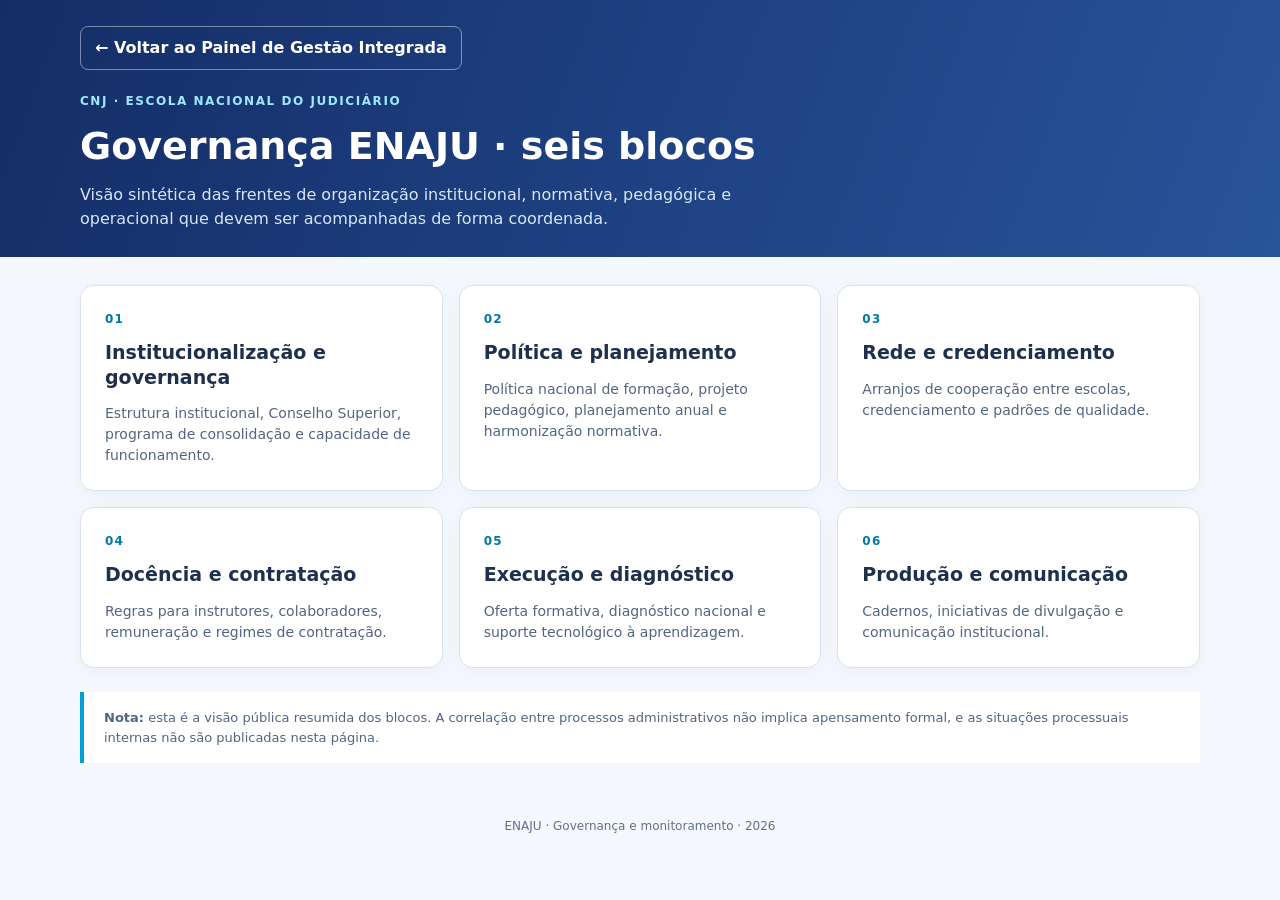
==== governanca.html @ a689b1c7 "Adiciona acesso público aos seis blocos de governança" ====
<!doctype html>
<html lang="pt-BR"><head><meta charset="utf-8"><meta name="viewport" content="width=device-width,initial-scale=1">
<meta name="description" content="Visão pública dos seis blocos de governança da ENAJU.">
<title>ENAJU | Governança — seis blocos</title>
<style>
:root{--navy:#15316f;--cyan:#009fd4;--ink:#1e304c;--bg:#f4f7fc;--line:#d9e3ef}
*{box-sizing:border-box}body{margin:0;background:var(--bg);color:var(--ink);font:16px/1.5 Inter,system-ui,Arial,sans-serif}
header{background:linear-gradient(110deg,#142d67,#28549a);color:#fff;padding:26px max(22px,calc((100vw - 1120px)/2))}
.back{display:inline-block;border:1px solid #ffffff70;border-radius:8px;padding:9px 14px;text-decoration:none;color:#fff;margin-bottom:22px;font-weight:650}
.kicker{font-size:12px;letter-spacing:.13em;color:#9fe8ff;font-weight:750;text-transform:uppercase}
h1{font-size:clamp(26px,4vw,38px);margin:8px 0}header p{color:#d7e6fb;max-width:740px;margin:0}
main{max-width:1160px;margin:28px auto;padding:0 20px}
.grid{display:grid;grid-template-columns:repeat(3,minmax(0,1fr));gap:16px}
.block{background:#fff;border:1px solid var(--line);border-radius:14px;padding:24px;box-shadow:0 4px 20px #102a5409}
.number{font-size:12px;font-weight:800;color:#0079a7;letter-spacing:.1em}
.block h2{font-size:19px;line-height:1.3;margin:12px 0}
.block p{color:#526580;font-size:14px;margin-bottom:0}
.note{border-left:4px solid var(--cyan);background:#fff;padding:16px 20px;margin-top:24px;font-size:13px;color:#526580}
footer{text-align:center;font-size:12px;color:#61718a;padding:26px}
@media(max-width:850px){.grid{grid-template-columns:repeat(2,minmax(0,1fr))}}
@media(max-width:560px){.grid{grid-template-columns:1fr}}
</style></head><body>
<header><a class="back" href="./">← Voltar ao Painel de Gestão Integrada</a><div class="kicker">CNJ · Escola Nacional do Judiciário</div><h1>Governança ENAJU · seis blocos</h1>
<p>Visão sintética das frentes de organização institucional, normativa, pedagógica e operacional que devem ser acompanhadas de forma coordenada.</p></header>
<main><section class="grid" aria-label="Seis blocos de governança"><article class="block"><div class="number">01</div><h2>Institucionalização e governança</h2><p>Estrutura institucional, Conselho Superior, programa de consolidação e capacidade de funcionamento.</p></article>
<article class="block"><div class="number">02</div><h2>Política e planejamento</h2><p>Política nacional de formação, projeto pedagógico, planejamento anual e harmonização normativa.</p></article>
<article class="block"><div class="number">03</div><h2>Rede e credenciamento</h2><p>Arranjos de cooperação entre escolas, credenciamento e padrões de qualidade.</p></article>
<article class="block"><div class="number">04</div><h2>Docência e contratação</h2><p>Regras para instrutores, colaboradores, remuneração e regimes de contratação.</p></article>
<article class="block"><div class="number">05</div><h2>Execução e diagnóstico</h2><p>Oferta formativa, diagnóstico nacional e suporte tecnológico à aprendizagem.</p></article>
<article class="block"><div class="number">06</div><h2>Produção e comunicação</h2><p>Cadernos, iniciativas de divulgação e comunicação institucional.</p></article></section>
<aside class="note"><strong>Nota:</strong> esta é a visão pública resumida dos blocos. A correlação entre processos administrativos não implica apensamento formal, e as situações processuais internas não são publicadas nesta página.</aside></main>
<footer>ENAJU · Governança e monitoramento · 2026</footer></body></html>
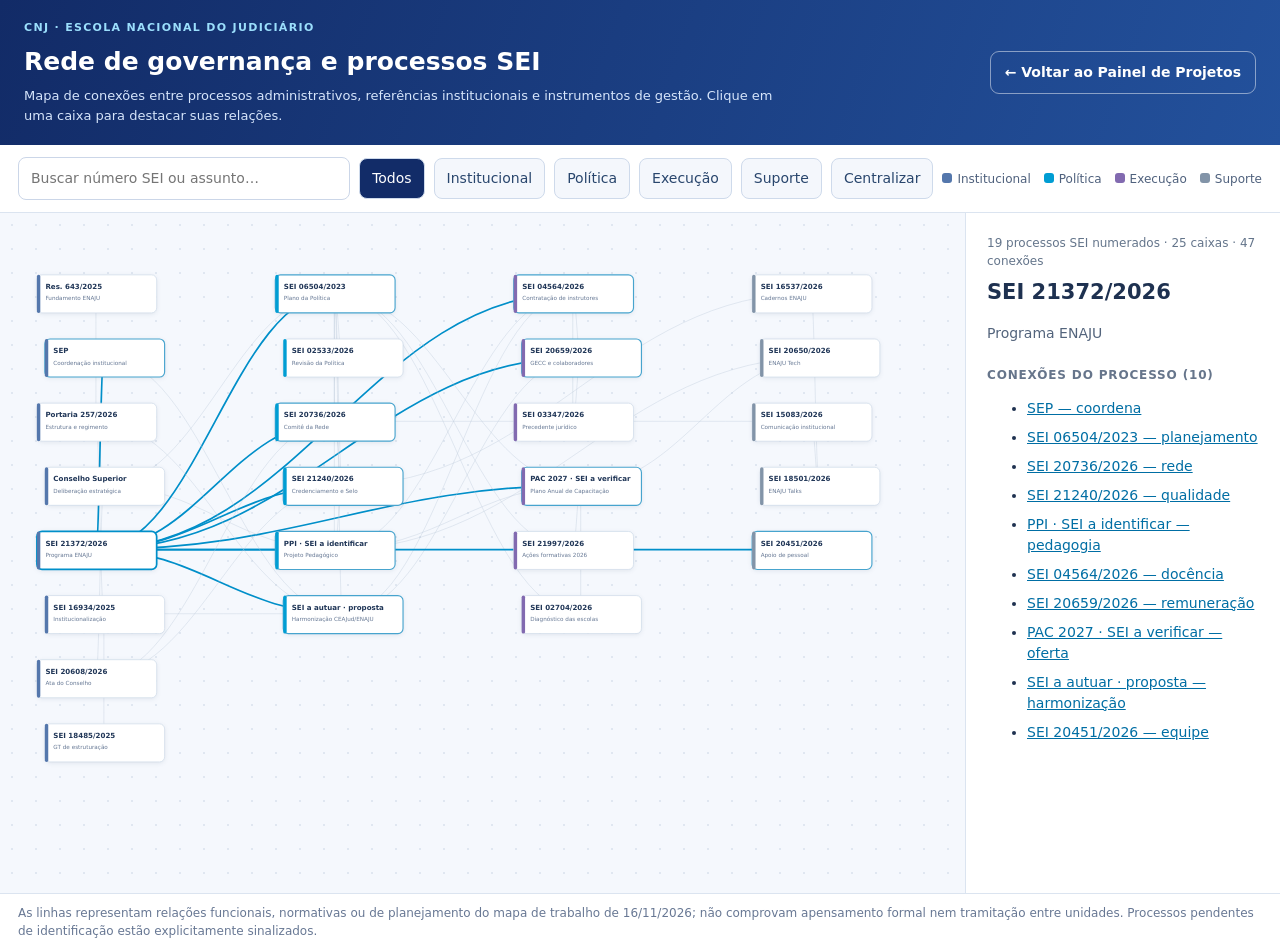
==== commit 6143039a: "Substitui blocos por mapa interativo de processos SEI e conexões" ====
--- a/governanca.html
+++ b/governanca.html
@@ -1,32 +1,85 @@
 <!doctype html>
 <html lang="pt-BR"><head><meta charset="utf-8"><meta name="viewport" content="width=device-width,initial-scale=1">
-<meta name="description" content="Visão pública dos seis blocos de governança da ENAJU.">
-<title>ENAJU | Governança — seis blocos</title>
+<meta name="description" content="Mapa interativo das conexões entre processos SEI e referências de governança ENAJU.">
+<title>ENAJU | Rede de governança e processos SEI</title>
 <style>
-:root{--navy:#15316f;--cyan:#009fd4;--ink:#1e304c;--bg:#f4f7fc;--line:#d9e3ef}
-*{box-sizing:border-box}body{margin:0;background:var(--bg);color:var(--ink);font:16px/1.5 Inter,system-ui,Arial,sans-serif}
-header{background:linear-gradient(110deg,#142d67,#28549a);color:#fff;padding:26px max(22px,calc((100vw - 1120px)/2))}
-.back{display:inline-block;border:1px solid #ffffff70;border-radius:8px;padding:9px 14px;text-decoration:none;color:#fff;margin-bottom:22px;font-weight:650}
-.kicker{font-size:12px;letter-spacing:.13em;color:#9fe8ff;font-weight:750;text-transform:uppercase}
-h1{font-size:clamp(26px,4vw,38px);margin:8px 0}header p{color:#d7e6fb;max-width:740px;margin:0}
-main{max-width:1160px;margin:28px auto;padding:0 20px}
-.grid{display:grid;grid-template-columns:repeat(3,minmax(0,1fr));gap:16px}
-.block{background:#fff;border:1px solid var(--line);border-radius:14px;padding:24px;box-shadow:0 4px 20px #102a5409}
-.number{font-size:12px;font-weight:800;color:#0079a7;letter-spacing:.1em}
-.block h2{font-size:19px;line-height:1.3;margin:12px 0}
-.block p{color:#526580;font-size:14px;margin-bottom:0}
-.note{border-left:4px solid var(--cyan);background:#fff;padding:16px 20px;margin-top:24px;font-size:13px;color:#526580}
-footer{text-align:center;font-size:12px;color:#61718a;padding:26px}
-@media(max-width:850px){.grid{grid-template-columns:repeat(2,minmax(0,1fr))}}
-@media(max-width:560px){.grid{grid-template-columns:1fr}}
+:root{--navy:#122c68;--cyan:#009dd3;--ink:#1e3150;--line:#dbe4f0;--muted:#64758b}
+*{box-sizing:border-box}body{margin:0;font:14px/1.5 Inter,system-ui,"Segoe UI",Arial,sans-serif;color:var(--ink);background:#f5f8fd}
+header{background:linear-gradient(110deg,#122b67,#23519c);color:white;padding:20px 24px;display:flex;justify-content:space-between;gap:18px;align-items:center;flex-wrap:wrap}
+.kicker{color:#9bdffc;letter-spacing:.12em;text-transform:uppercase;font-size:11px;font-weight:750}
+h1{font-size:25px;margin:6px 0}header p{max-width:760px;color:#d6e5fb;margin:0;font-size:13px}
+.back{color:white;text-decoration:none;border:1px solid #ffffff79;padding:10px 14px;border-radius:9px;font-weight:650;white-space:nowrap}
+.toolbar{padding:12px 18px;display:flex;gap:9px;flex-wrap:wrap;align-items:center;background:#fff;border-bottom:1px solid var(--line)}
+input,button{font:inherit}input{min-width:230px;flex:1;max-width:420px;padding:10px 12px;border:1px solid #cbd6e8;border-radius:8px}
+button{border:1px solid #cedaeb;padding:9px 12px;border-radius:8px;background:#f4f7fc;color:#29466d;cursor:pointer}
+button.active{background:var(--navy);color:#fff}
+.layout{display:grid;grid-template-columns:minmax(0,1fr) 315px;min-height:670px}
+.map{min-width:0;background:radial-gradient(#e0e7f1 1px,transparent 1px) 0 0/24px 24px;overflow:hidden;position:relative}
+svg{width:100%;height:calc(100vh - 220px);min-height:680px;display:block;touch-action:none;user-select:none}
+.edge{fill:none;stroke:#b9c7d9;stroke-width:1.4;stroke-opacity:.45}
+.edge.related{stroke:#008fc9;stroke-width:3;stroke-opacity:1}
+.node{cursor:pointer}.node rect.main{fill:#fff;stroke:#ccd9e8;stroke-width:1.2;rx:9;filter:drop-shadow(0 2px 4px #10284d15)}
+.node.selected rect.main{stroke:#008fc9;stroke-width:3}
+.node.related rect.main{stroke:#47a4ce;stroke-width:2}
+.node.dim{opacity:.14}
+.node .title{font-size:12.5px;font-weight:750;fill:#203657}.node .sub{font-size:10px;fill:#677995}
+.details{background:#fff;border-left:1px solid var(--line);padding:21px;overflow:auto}
+.details h2{font-size:21px;margin:7px 0}.details h3{font-size:12px;text-transform:uppercase;letter-spacing:.07em;color:#66758b;margin-top:22px}
+.details p{color:#53647c}.details li{margin:8px 0}.details a{color:#006ea4}
+.meta{font-size:12px;color:#64758b}.legend{display:flex;gap:13px;flex-wrap:wrap;font-size:12px;color:#4f617d}
+.legend b{display:inline-block;width:10px;height:10px;border-radius:3px;margin-right:5px}
+.notice{font-size:12px;color:#687894;padding:10px 18px;background:white;border-top:1px solid var(--line)}
+@media(max-width:960px){.layout{grid-template-columns:1fr}.details{border-left:0;border-top:1px solid var(--line)}svg{height:600px;min-height:600px}}
 </style></head><body>
-<header><a class="back" href="./">← Voltar ao Painel de Gestão Integrada</a><div class="kicker">CNJ · Escola Nacional do Judiciário</div><h1>Governança ENAJU · seis blocos</h1>
-<p>Visão sintética das frentes de organização institucional, normativa, pedagógica e operacional que devem ser acompanhadas de forma coordenada.</p></header>
-<main><section class="grid" aria-label="Seis blocos de governança"><article class="block"><div class="number">01</div><h2>Institucionalização e governança</h2><p>Estrutura institucional, Conselho Superior, programa de consolidação e capacidade de funcionamento.</p></article>
-<article class="block"><div class="number">02</div><h2>Política e planejamento</h2><p>Política nacional de formação, projeto pedagógico, planejamento anual e harmonização normativa.</p></article>
-<article class="block"><div class="number">03</div><h2>Rede e credenciamento</h2><p>Arranjos de cooperação entre escolas, credenciamento e padrões de qualidade.</p></article>
-<article class="block"><div class="number">04</div><h2>Docência e contratação</h2><p>Regras para instrutores, colaboradores, remuneração e regimes de contratação.</p></article>
-<article class="block"><div class="number">05</div><h2>Execução e diagnóstico</h2><p>Oferta formativa, diagnóstico nacional e suporte tecnológico à aprendizagem.</p></article>
-<article class="block"><div class="number">06</div><h2>Produção e comunicação</h2><p>Cadernos, iniciativas de divulgação e comunicação institucional.</p></article></section>
-<aside class="note"><strong>Nota:</strong> esta é a visão pública resumida dos blocos. A correlação entre processos administrativos não implica apensamento formal, e as situações processuais internas não são publicadas nesta página.</aside></main>
-<footer>ENAJU · Governança e monitoramento · 2026</footer></body></html>+<header><div><div class="kicker">CNJ · Escola Nacional do Judiciário</div><h1>Rede de governança e processos SEI</h1><p>Mapa de conexões entre processos administrativos, referências institucionais e instrumentos de gestão. Clique em uma caixa para destacar suas relações.</p></div><a class="back" href="./">← Voltar ao Painel de Projetos</a></header>
+<div class="toolbar"><input id="search" type="search" placeholder="Buscar número SEI ou assunto…" aria-label="Localizar processo SEI">
+<button data-group="all" class="active">Todos</button><button data-group="institucional">Institucional</button><button data-group="politica">Política</button><button data-group="execucao">Execução</button><button data-group="transversal">Suporte</button><button id="reset">Centralizar</button>
+<div class="legend"><span><b style="background:#5477ac"></b>Institucional</span><span><b style="background:#009dd3"></b>Política</span><span><b style="background:#826ab0"></b>Execução</span><span><b style="background:#8294a8"></b>Suporte</span></div></div>
+<div class="layout"><div class="map"><svg id="network" viewBox="0 0 1700 1090" aria-label="Diagrama de processos SEI conectados"><g id="canvas"><g id="lines"></g><g id="nodes"></g></g></svg></div>
+<aside class="details"><div class="meta" id="stats"></div><div id="detail"><p>Selecione uma caixa para consultar suas conexões.</p></div></aside></div>
+<div class="notice">As linhas representam relações funcionais, normativas ou de planejamento do mapa de trabalho de 16/11/2026; não comprovam apensamento formal nem tramitação entre unidades. Processos pendentes de identificação estão explicitamente sinalizados.</div>
+<script>
+"use strict";
+const N=[{"id":"res643","label":"Res. 643/2025","subtitle":"Fundamento ENAJU","group":"institucional"},{"id":"sep","label":"SEP","subtitle":"Coordenação institucional","group":"institucional"},{"id":"p257","label":"Portaria 257/2026","subtitle":"Estrutura e regimento","group":"institucional"},{"id":"conselho","label":"Conselho Superior","subtitle":"Deliberação estratégica","group":"institucional"},{"id":"s21372","label":"SEI 21372/2026","subtitle":"Programa ENAJU","group":"institucional"},{"id":"s16934","label":"SEI 16934/2025","subtitle":"Institucionalização","group":"institucional"},{"id":"s20608","label":"SEI 20608/2026","subtitle":"Ata do Conselho","group":"institucional"},{"id":"s18485","label":"SEI 18485/2025","subtitle":"GT de estruturação","group":"institucional"},{"id":"s06504","label":"SEI 06504/2023","subtitle":"Plano da Política","group":"politica"},{"id":"s02533","label":"SEI 02533/2026","subtitle":"Revisão da Política","group":"politica"},{"id":"s20736","label":"SEI 20736/2026","subtitle":"Comitê da Rede","group":"politica"},{"id":"s21240","label":"SEI 21240/2026","subtitle":"Credenciamento e Selo","group":"politica"},{"id":"ppi","label":"PPI · SEI a identificar","subtitle":"Projeto Pedagógico","group":"politica"},{"id":"novo","label":"SEI a autuar · proposta","subtitle":"Harmonização CEAJud/ENAJU","group":"politica"},{"id":"s04564","label":"SEI 04564/2026","subtitle":"Contratação de instrutores","group":"execucao"},{"id":"s20659","label":"SEI 20659/2026","subtitle":"GECC e colaboradores","group":"execucao"},{"id":"s03347","label":"SEI 03347/2026","subtitle":"Precedente jurídico","group":"execucao"},{"id":"pac","label":"PAC 2027 · SEI a verificar","subtitle":"Plano Anual de Capacitação","group":"execucao"},{"id":"s21997","label":"SEI 21997/2026","subtitle":"Ações formativas 2026","group":"execucao"},{"id":"s02704","label":"SEI 02704/2026","subtitle":"Diagnóstico das escolas","group":"execucao"},{"id":"s16537","label":"SEI 16537/2026","subtitle":"Cadernos ENAJU","group":"transversal"},{"id":"s20650","label":"SEI 20650/2026","subtitle":"ENAJU Tech","group":"transversal"},{"id":"s15083","label":"SEI 15083/2026","subtitle":"Comunicação institucional","group":"transversal"},{"id":"s18501","label":"SEI 18501/2026","subtitle":"ENAJU Talks","group":"transversal"},{"id":"s20451","label":"SEI 20451/2026","subtitle":"Apoio de pessoal","group":"transversal"}];
+const E=[{"from":"res643","to":"p257","type":"fundamenta"},{"from":"p257","to":"conselho","type":"institui"},{"from":"sep","to":"s21372","type":"coordena"},{"from":"p257","to":"s16934","type":"origem"},{"from":"s16934","to":"s18485","type":"antecedente"},{"from":"conselho","to":"s20608","type":"deliberações"},{"from":"conselho","to":"ppi","type":"orienta"},{"from":"conselho","to":"s06504","type":"acompanha"},{"from":"s21372","to":"s06504","type":"planejamento"},{"from":"s21372","to":"s20736","type":"rede"},{"from":"s21372","to":"s21240","type":"qualidade"},{"from":"s21372","to":"ppi","type":"pedagogia"},{"from":"s21372","to":"s04564","type":"docência"},{"from":"s21372","to":"s20659","type":"remuneração"},{"from":"s21372","to":"pac","type":"oferta"},{"from":"s21372","to":"novo","type":"harmonização"},{"from":"s06504","to":"s02533","type":"política"},{"from":"s06504","to":"pac","type":"planejamento"},{"from":"s06504","to":"ppi","type":"orienta"},{"from":"s06504","to":"s02704","type":"evidências"},{"from":"s06504","to":"s21997","type":"monitoramento"},{"from":"s06504","to":"s20736","type":"rede"},{"from":"s06504","to":"s21240","type":"qualidade"},{"from":"s06504","to":"novo","type":"compatibilização"},{"from":"s20736","to":"s21240","type":"cooperação"},{"from":"ppi","to":"s21240","type":"referencial"},{"from":"ppi","to":"s04564","type":"docência"},{"from":"ppi","to":"pac","type":"desenho"},{"from":"ppi","to":"s20650","type":"tecnologia"},{"from":"s21240","to":"s16537","type":"partilha"},{"from":"s04564","to":"s20659","type":"articulação normativa"},{"from":"s03347","to":"s04564","type":"referência jurídica"},{"from":"s03347","to":"s20659","type":"remuneração"},{"from":"s20659","to":"novo","type":"harmonização"},{"from":"s04564","to":"novo","type":"harmonização"},{"from":"s02704","to":"pac","type":"subsídio"},{"from":"s21997","to":"pac","type":"histórico"},{"from":"s16537","to":"s18501","type":"difusão"},{"from":"s15083","to":"s18501","type":"comunicação"},{"from":"s15083","to":"s20736","type":"divulgação"},{"from":"s20650","to":"pac","type":"infraestrutura"},{"from":"s20451","to":"s21372","type":"equipe"},{"from":"s20608","to":"s20736","type":"diretrizes"},{"from":"s20608","to":"s21240","type":"diretrizes"},{"from":"novo","to":"sep","type":"encaminhamento"},{"from":"novo","to":"s16934","type":"compatibilização"},{"from":"novo","to":"p257","type":"regimento"}];
+const colors={institucional:"#5477ac",politica:"#009dd3",execucao:"#826ab0",transversal:"#8294a8"};
+const columns={institucional:65,politica:485,execucao:905,transversal:1325};
+const groups=["institucional","politica","execucao","transversal"];
+groups.forEach(g=>{const arr=N.filter(n=>n.group===g);arr.forEach((n,i)=>{n.x=columns[g]+(i%2)*14;n.y=55+i*113})});
+const byId=Object.fromEntries(N.map(n=>[n.id,n]));
+let selected="s21372",group="all",query="",zoom=1,tx=0,ty=0,drag=null;
+const svg=document.getElementById("network"),canvas=document.getElementById("canvas");
+function el(tag,attrs={},value){const x=document.createElementNS("http://www.w3.org/2000/svg",tag);Object.entries(attrs).forEach(([k,v])=>x.setAttribute(k,v));if(value!==undefined)x.textContent=value;return x}
+function neighbors(id){return E.filter(e=>e.from===id||e.to===id).map(e=>({id:e.from===id?e.to:e.from,type:e.type}))}
+function highlighted(){const ids=new Set([selected,...neighbors(selected).map(x=>x.id)]);return ids}
+function visible(n){return (group==="all"||group===n.group)&&(!query||(n.label+" "+n.subtitle).toLowerCase().includes(query))}
+function draw(){
+ const lg=document.getElementById("lines"),ng=document.getElementById("nodes");lg.replaceChildren();ng.replaceChildren();
+ const hits=N.filter(visible).map(n=>n.id),active=new Set(hits);
+ if(group!=="all"||query){for(const e of E){if(active.has(e.from))active.add(e.to);if(active.has(e.to))active.add(e.from)}}
+ for(const e of E){const a=byId[e.from],b=byId[e.to];let x1=a.x+104,y1=a.y+32,x2=b.x+104,y2=b.y+32,dx=x2-x1;
+ const path=el("path",{d:"M "+x1+" "+y1+" C "+(x1+dx*.42)+" "+y1+", "+(x2-dx*.42)+" "+y2+", "+x2+" "+y2,class:"edge"+((e.from===selected||e.to===selected)?" related":"")});
+ if(!active.has(e.from)||!active.has(e.to))path.setAttribute("opacity",".08");lg.appendChild(path)}
+ const related=highlighted();
+ for(const n of N){const g=el("g",{class:"node"+(n.id===selected?" selected":related.has(n.id)?" related":"")+(!active.has(n.id)?" dim":""),transform:"translate("+n.x+" "+n.y+")",tabindex:"0",role:"button","aria-label":n.label});
+ g.append(el("rect",{class:"main",width:211,height:67}),el("rect",{width:6,height:67,rx:3,fill:colors[n.group]}),el("text",{x:15,y:25,class:"title"},n.label),el("text",{x:15,y:45,class:"sub"},n.subtitle));
+ g.addEventListener("click",()=>pick(n.id));g.addEventListener("keydown",e=>{if(e.key==="Enter"||e.key===" "){e.preventDefault();pick(n.id)}});
+ g.addEventListener("pointerdown",e=>{if(e.button!==0)return;drag={id:n.id,x:e.clientX,y:e.clientY,ox:n.x,oy:n.y};g.setPointerCapture(e.pointerId)});
+ ng.appendChild(g)}
+ const n=byId[selected];const d=document.getElementById("detail");d.replaceChildren();
+ const h=document.createElement("h2");h.textContent=n.label;d.append(h);
+ const p=document.createElement("p");p.textContent=n.subtitle;d.append(p);
+ const heading=document.createElement("h3");heading.textContent="Conexões do processo ("+neighbors(selected).length+")";d.append(heading);
+ const list=document.createElement("ul");for(const r of neighbors(selected)){const li=document.createElement("li"),a=document.createElement("a");a.href="#"+r.id;a.textContent=byId[r.id].label+" — "+r.type;a.addEventListener("click",ev=>{ev.preventDefault();pick(r.id)});li.append(a);list.append(li)}d.append(list);
+ document.getElementById("stats").textContent=N.filter(x=>x.id.startsWith("s")).length+" processos SEI numerados · "+N.length+" caixas · "+E.length+" conexões";
+}
+function pick(id){selected=id;draw()}
+function transform(){canvas.setAttribute("transform","translate("+tx+" "+ty+") scale("+zoom+")")}
+document.getElementById("search").addEventListener("input",e=>{query=e.target.value.trim().toLowerCase();draw()});
+document.querySelectorAll("button[data-group]").forEach(b=>b.addEventListener("click",()=>{group=b.dataset.group;document.querySelectorAll("button[data-group]").forEach(x=>x.classList.toggle("active",x===b));draw()}));
+document.getElementById("reset").addEventListener("click",()=>{zoom=1;tx=ty=0;transform();draw()});
+svg.addEventListener("pointermove",e=>{if(!drag)return;const bb=svg.getBoundingClientRect(),k=1700/bb.width/zoom,n=byId[drag.id];n.x=drag.ox+(e.clientX-drag.x)*k;n.y=drag.oy+(e.clientY-drag.y)*k;draw()});
+svg.addEventListener("pointerup",()=>{drag=null});svg.addEventListener("pointercancel",()=>{drag=null});
+svg.addEventListener("wheel",e=>{e.preventDefault();zoom=Math.max(.45,Math.min(2.2,zoom*(e.deltaY<0?1.08:.92)));transform()},{passive:false});
+draw();
+</script></body></html>
